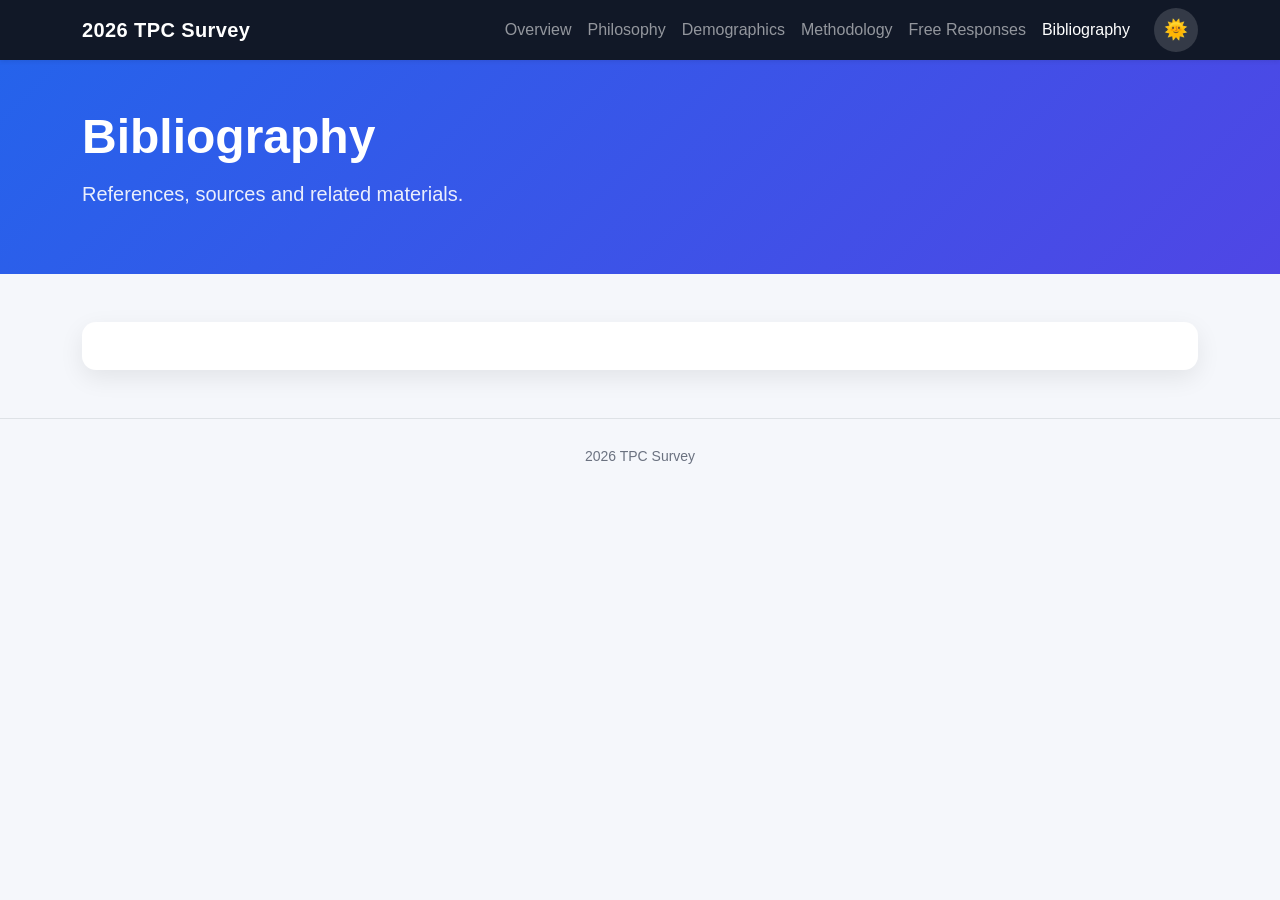
==== bibliography.html @ 8a9377d5 "Create bibliography.html" ====
<!DOCTYPE html>
<html lang="en">

<head>
    <meta charset="UTF-8">
    <meta name="viewport" content="width=device-width, initial-scale=1.0">

    <title>Bibliography | 2026 TPC Survey</title>

    <link href="https://cdn.jsdelivr.net/npm/bootstrap@5.3.8/dist/css/bootstrap.min.css" rel="stylesheet">
    <link href="https://cdnjs.cloudflare.com/ajax/libs/font-awesome/6.7.2/css/all.min.css" rel="stylesheet">

    <link rel="stylesheet" href="css/style.css">
    <link rel="stylesheet" href="css/components.css">
</head>

<body>


<nav class="navbar navbar-expand-lg navbar-dark shadow-sm">

    <div class="container">

        <a class="navbar-brand fw-bold" href="index.html">
            2026 TPC Survey
        </a>


        <button class="navbar-toggler"
            type="button"
            data-bs-toggle="collapse"
            data-bs-target="#navbar">

            <span class="navbar-toggler-icon"></span>

        </button>



        <div class="collapse navbar-collapse" id="navbar">

            <div class="ms-auto d-lg-flex align-items-center">


                <ul class="navbar-nav">


                    <li class="nav-item">
                        <a class="nav-link" href="index.html">
                            Overview
                        </a>
                    </li>


                    <li class="nav-item">
                        <a class="nav-link" href="philosophy.html">
                            Philosophy
                        </a>
                    </li>


                    <li class="nav-item">
                        <a class="nav-link" href="demographics.html">
                            Demographics
                        </a>
                    </li>


                    <li class="nav-item">
                        <a class="nav-link" href="methodology.html">
                            Methodology
                        </a>
                    </li>


                    <li class="nav-item">
                        <a class="nav-link" href="free-responses.html">
                            Free Responses
                        </a>
                    </li>


                    <li class="nav-item">
                        <a class="nav-link active" href="bibliography.html">
                            Bibliography
                        </a>
                    </li>


                </ul>



                <button
                    id="themeToggle"
                    class="theme-toggle ms-lg-3 mt-3 mt-lg-0"
                    type="button">
                    🌞
                </button>



            </div>

        </div>

    </div>

</nav>






<header class="py-5 text-white">

    <div class="container">


        <h1 class="display-5 fw-bold">
            Bibliography
        </h1>


        <p class="lead">
            References, sources and related materials.
        </p>


    </div>

</header>







<main class="container py-5">


    <div class="card">

        <div class="card-body">

            <!-- Bibliography entries will go here -->

        </div>

    </div>


</main>







<footer class="text-center py-4 border-top">

    <small>
        2026 TPC Survey
    </small>

</footer>







<script>
const pageGroup = "bibliography";
</script>





<script src="https://cdn.jsdelivr.net/npm/bootstrap@5.3.8/dist/js/bootstrap.bundle.min.js"></script>

<script src="js/app.js"></script>



</body>

</html>
---- css/style.css ----
:root{
    --primary:#2563eb;
    --primary-dark:#1d4ed8;

    --background:#f5f7fb;
    --surface:#ffffff;
    --border:#e5e7eb;

    --text:#1f2937;
    --text-light:#6b7280;

    --navbar:#111827;

    --header1:#2563eb;
    --header2:#4f46e5;

    --shadow:0 8px 24px rgba(0,0,0,.08);

    --radius:14px;
}


body.theme-dark{

    --primary:#60a5fa;
    --primary-dark:#3b82f6;

    --background:#111827;
    --surface:#1f2937;
    --border:#374151;

    --text:#f3f4f6;
    --text-light:#cbd5e1;

    --navbar:#030712;

    --header1:#111827;
    --header2:#1e3a8a;

    --shadow:0 8px 24px rgba(0,0,0,.45);

}


body.theme-pink{

    --primary:#ec4899;
    --primary-dark:#db2777;

    --background:#fff8fc;
    --surface:rgba(255,255,255,.92);
    --border:#f7c8db;

    --text:#59364d;
    --text-light:#8d6680;

    --navbar:#cf4f92;

    --header1:#ff9fcf;
    --header2:#e8b8ff;

    --shadow:0 10px 30px rgba(236,72,153,.15);

}


*{
    margin:0;
    padding:0;
    box-sizing:border-box;
}


body{
    background:var(--background);
    color:var(--text);
    font-family:"Inter","Segoe UI",sans-serif;
    line-height:1.6;
    transition:background .35s,color .35s;

    background-repeat:repeat;
    background-size:140px 140px;
    background-attachment:fixed;
}


/* Cute pink background */
body.theme-pink{

    background:
        radial-gradient(circle at 15% 20%, rgba(255,192,220,.45) 0 18px, transparent 20px),
        radial-gradient(circle at 85% 30%, rgba(255,220,235,.7) 0 25px, transparent 27px),
        radial-gradient(circle at 70% 80%, rgba(247,168,200,.35) 0 15px, transparent 17px),
        radial-gradient(circle at 25% 75%, rgba(255,214,231,.6) 0 22px, transparent 24px),
        #fff8fc;

    background-size:240px 240px;
}


.navbar{
    background:var(--navbar)!important;
    transition:.35s;
}


.navbar-brand{
    font-weight:700;
    letter-spacing:.4px;
}


.nav-link{
    transition:.25s;
}


.nav-link:hover{
    color:#fff!important;
}


header{
    background:linear-gradient(135deg,var(--header1),var(--header2));
    color:white;
    padding:70px 0;
    transition:.35s;
}


header h1{
    font-weight:700;
}


header p{
    opacity:.9;
    margin-top:12px;
    max-width:700px;
}


.card{
    background:var(--surface);
    border:none;
    border-radius:var(--radius);
    box-shadow:var(--shadow);
    transition:all .3s;
}


body.theme-pink .card,
body.theme-pink .stat-card{

    backdrop-filter:blur(12px);
    border:1px solid rgba(255,182,193,.45);

}


.card-body{
    padding:1.5rem;
}


#dashboard{
    margin-top:40px;
}


.dashboard-section{
    margin-bottom:50px;
}


.dashboard-section h2{
    font-size:1.6rem;
    margin-bottom:20px;
    font-weight:700;
}


footer{
    color:var(--text-light);
}


::-webkit-scrollbar{
    width:10px;
}


::-webkit-scrollbar-thumb{
    background:#cbd5e1;
    border-radius:10px;
}


::-webkit-scrollbar-thumb:hover{
    background:#94a3b8;
}


body.theme-pink ::-webkit-scrollbar-thumb{
    background:#f48fb1;
}


body.theme-pink ::-webkit-scrollbar-thumb:hover{
    background:#ec4899;
}


@media(max-width:768px){

header{
    text-align:center;
    padding:50px 0;
}

header h1{
    font-size:2rem;
}

}


body.theme-dark,
body.theme-dark h1,
body.theme-dark h2,
body.theme-dark h3,
body.theme-dark h4,
body.theme-dark h5,
body.theme-dark h6,
body.theme-dark p,
body.theme-dark small,
body.theme-dark label,
body.theme-dark li{
    color:var(--text);
}


body.theme-dark .card,
body.theme-dark .card *,
body.theme-dark .stat-card,
body.theme-dark .stat-card *{
    color:#f3f4f6!important;
}


body.theme-dark .card p,
body.theme-dark .card small,
body.theme-dark .stat-card p{
    color:#cbd5e1!important;
}


body.theme-dark .border-top{
    border-color:var(--border)!important;
}


body.theme-pink .btn-primary{

    background:#ec4899;
    border-color:#ec4899;

}


body.theme-pink .btn-primary:hover{

    background:#db2777;
    border-color:#db2777;

}


body.theme-pink .stat-card i{

    color:#ec4899;

}


.theme-toggle{

    width:44px;
    height:44px;
    border:none;
    border-radius:50%;
    background:rgba(255,255,255,.15);
    color:#fff;
    font-size:1.2rem;
    cursor:pointer;
    transition:.25s;

}


.theme-toggle:hover{

    background:rgba(255,255,255,.3);
    transform:rotate(15deg);

}
---- css/components.css ----
#searchBox,
.form-select{
    border-radius:10px;
    padding:.75rem;
    border:1px solid var(--border);
    background:var(--surface);
    color:var(--text);
}

#searchBox:focus,
.form-select:focus{
    border-color:var(--primary);
    box-shadow:0 0 0 .2rem rgba(37,99,235,.2);
}

.btn{
    border-radius:10px;
    font-weight:600;
}

.btn-primary{
    background:var(--primary);
    border-color:var(--primary);
}

.btn-primary:hover{
    background:var(--primary-dark);
    border-color:var(--primary-dark);
}

.chart-card{
    background:var(--surface);
    border-radius:14px;
    box-shadow:var(--shadow);
    margin-bottom:30px;
    overflow:hidden;
}

.chart-header{
    padding:18px 24px;
    border-bottom:1px solid var(--border);
}

.chart-header h3{
    font-size:1.1rem;
    margin:0;
    font-weight:700;
}

.chart-body{
    padding:24px;
}

.chart-footer{
    border-top:1px solid var(--border);
    padding:15px 24px;
    color:var(--text-light);
    font-size:.9rem;
}

.stat-card{
    background:var(--surface);
    border-radius:14px;
    padding:25px;
    text-align:center;
    box-shadow:var(--shadow);
}

.stat-card i{
    font-size:2rem;
    color:var(--primary);
    margin-bottom:15px;
}

.stat-card h2{
    font-size:2rem;
    margin:0;
}

.stat-card p{
    color:var(--text-light);
    margin-top:8px;
}

canvas{
    max-height:420px;
}

.card,
.chart-card,
.stat-card{
    transition:.25s;
}

.card:hover,
.chart-card:hover,
.stat-card:hover{
    transform:translateY(-4px);
    box-shadow:0 12px 28px rgba(0,0,0,.12);
}
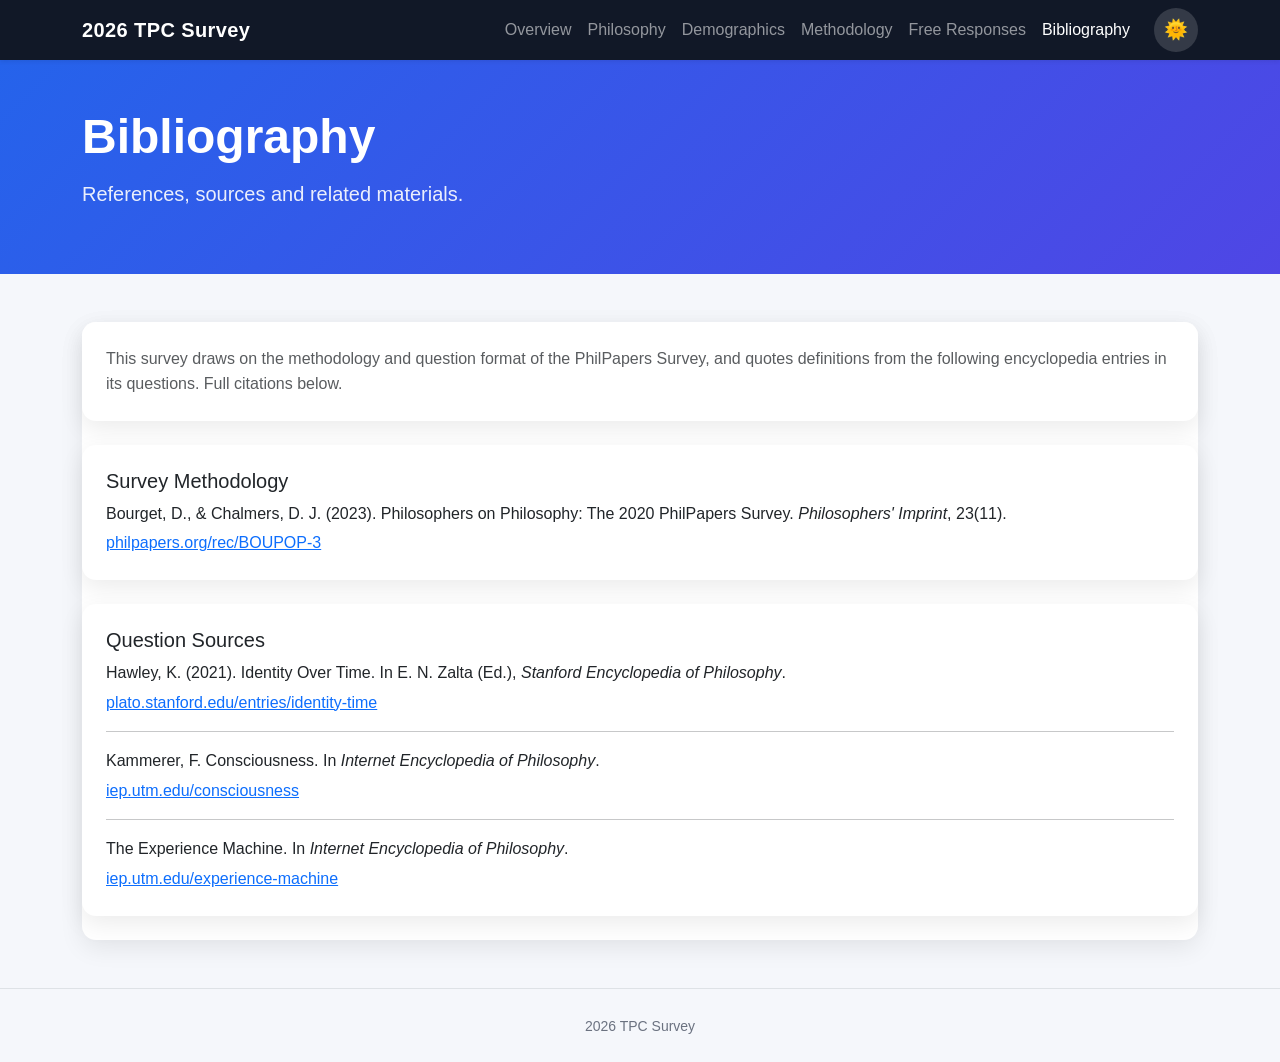
==== commit 7456e40a: "biblio, theme updates etc" ====
--- a/bibliography.html
+++ b/bibliography.html
@@ -143,11 +143,76 @@
 
     <div class="card">
 
+        <div class="card mb-4">
+
         <div class="card-body">
 
-            <!-- Bibliography entries will go here -->
-
-        </div>
+            <p class="text-muted mb-0">
+                This survey draws on the methodology and question format of the PhilPapers Survey, and quotes definitions from the following encyclopedia entries in its questions. Full citations below.
+            </p>
+
+        </div>
+
+    </div>
+
+
+    <div class="card mb-4">
+
+        <div class="card-body">
+
+            <h5 class="card-title">Survey Methodology</h5>
+
+            <p class="mb-1">
+                Bourget, D., & Chalmers, D. J. (2023). Philosophers on Philosophy: The 2020 PhilPapers Survey.
+                <em>Philosophers' Imprint</em>, 23(11).
+            </p>
+
+            <a href="https://philpapers.org/rec/BOUPOP-3" target="_blank" rel="noopener">
+                philpapers.org/rec/BOUPOP-3
+            </a>
+
+        </div>
+
+    </div>
+
+
+    <div class="card mb-4">
+
+        <div class="card-body">
+
+            <h5 class="card-title">Question Sources</h5>
+
+            <p class="mb-1">
+                Hawley, K. (2021). Identity Over Time. In E. N. Zalta (Ed.),
+                <em>Stanford Encyclopedia of Philosophy</em>.
+            </p>
+            <a href="https://plato.stanford.edu/entries/identity-time/" target="_blank" rel="noopener">
+                plato.stanford.edu/entries/identity-time
+            </a>
+
+            <hr>
+
+            <p class="mb-1">
+                Kammerer, F. Consciousness. In
+                <em>Internet Encyclopedia of Philosophy</em>.
+            </p>
+            <a href="https://iep.utm.edu/consciousness/" target="_blank" rel="noopener">
+                iep.utm.edu/consciousness
+            </a>
+
+            <hr>
+
+            <p class="mb-1">
+                The Experience Machine. In
+                <em>Internet Encyclopedia of Philosophy</em>.
+            </p>
+            <a href="https://iep.utm.edu/experience-machine/" target="_blank" rel="noopener">
+                iep.utm.edu/experience-machine
+            </a>
+
+        </div>
+
+    </div>
 
     </div>
 
@@ -184,10 +249,10 @@
 
 <script src="https://cdn.jsdelivr.net/npm/bootstrap@5.3.8/dist/js/bootstrap.bundle.min.js"></script>
 
+<script src="js/theme.js"></script>
 <script src="js/app.js"></script>
 
 
-
 </body>
 
 </html>
--- a/css/components.css
+++ b/css/components.css
@@ -82,9 +82,6 @@
     margin-top:8px;
 }
 
-canvas{
-    max-height:420px;
-}
 
 .card,
 .chart-card,
@@ -97,4 +94,13 @@
 .stat-card:hover{
     transform:translateY(-4px);
     box-shadow:0 12px 28px rgba(0,0,0,.12);
+}
+
+.response-item{
+    background:var(--surface);
+    color:var(--text);
+    border:1px solid var(--border);
+    border-radius:var(--radius);
+    padding:1rem 1.25rem;
+    opacity:.92;
 }
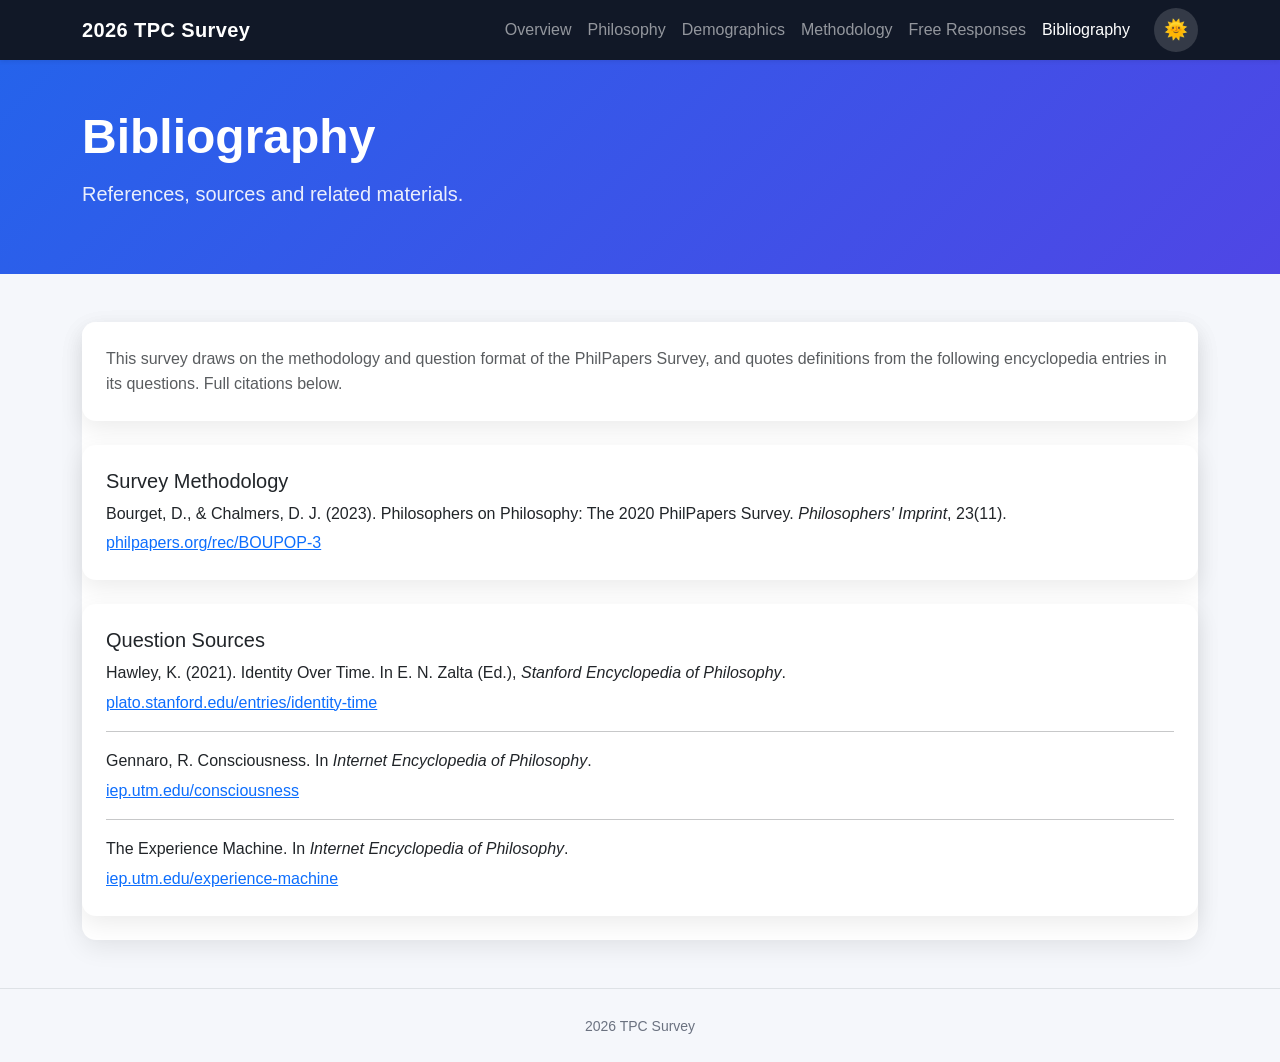
==== commit 8214f2dc: "corrected author" ====
--- a/bibliography.html
+++ b/bibliography.html
@@ -193,7 +193,7 @@
             <hr>
 
             <p class="mb-1">
-                Kammerer, F. Consciousness. In
+                Gennaro, R. Consciousness. In
                 <em>Internet Encyclopedia of Philosophy</em>.
             </p>
             <a href="https://iep.utm.edu/consciousness/" target="_blank" rel="noopener">
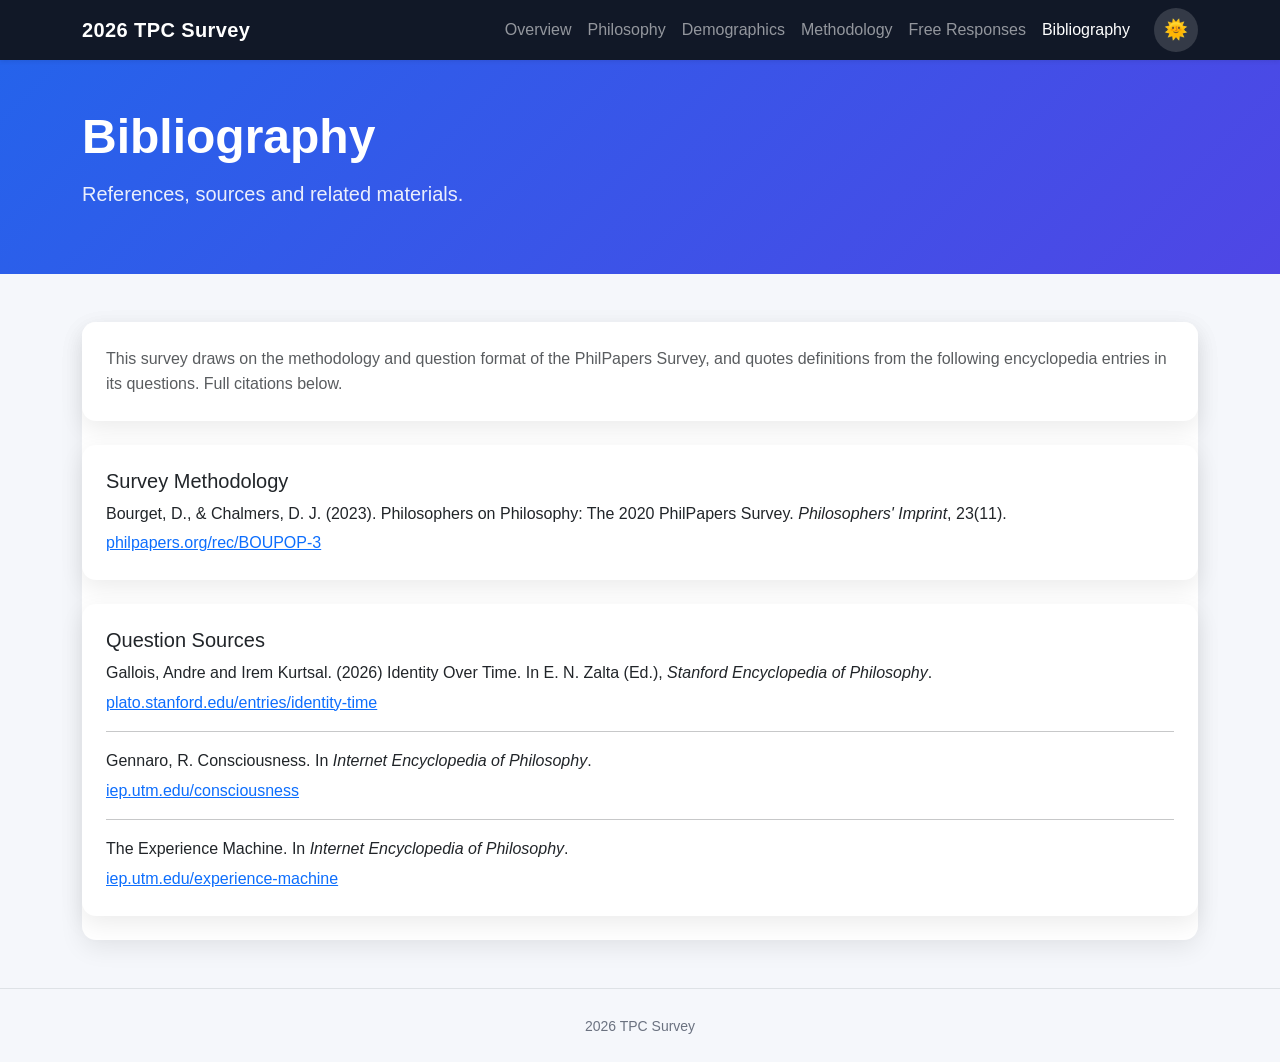
==== commit 2c8311fb: "Update bibliography.html" ====
--- a/bibliography.html
+++ b/bibliography.html
@@ -183,10 +183,10 @@
             <h5 class="card-title">Question Sources</h5>
 
             <p class="mb-1">
-                Hawley, K. (2021). Identity Over Time. In E. N. Zalta (Ed.),
+                Gallois, Andre and Irem Kurtsal. (2026) Identity Over Time. In E. N. Zalta (Ed.),
                 <em>Stanford Encyclopedia of Philosophy</em>.
             </p>
-            <a href="https://plato.stanford.edu/entries/identity-time/" target="_blank" rel="noopener">
+            <a href="https://plato.stanford.edu/archives/spr2026/entries/identity-time/" target="_blank" rel="noopener">
                 plato.stanford.edu/entries/identity-time
             </a>
 
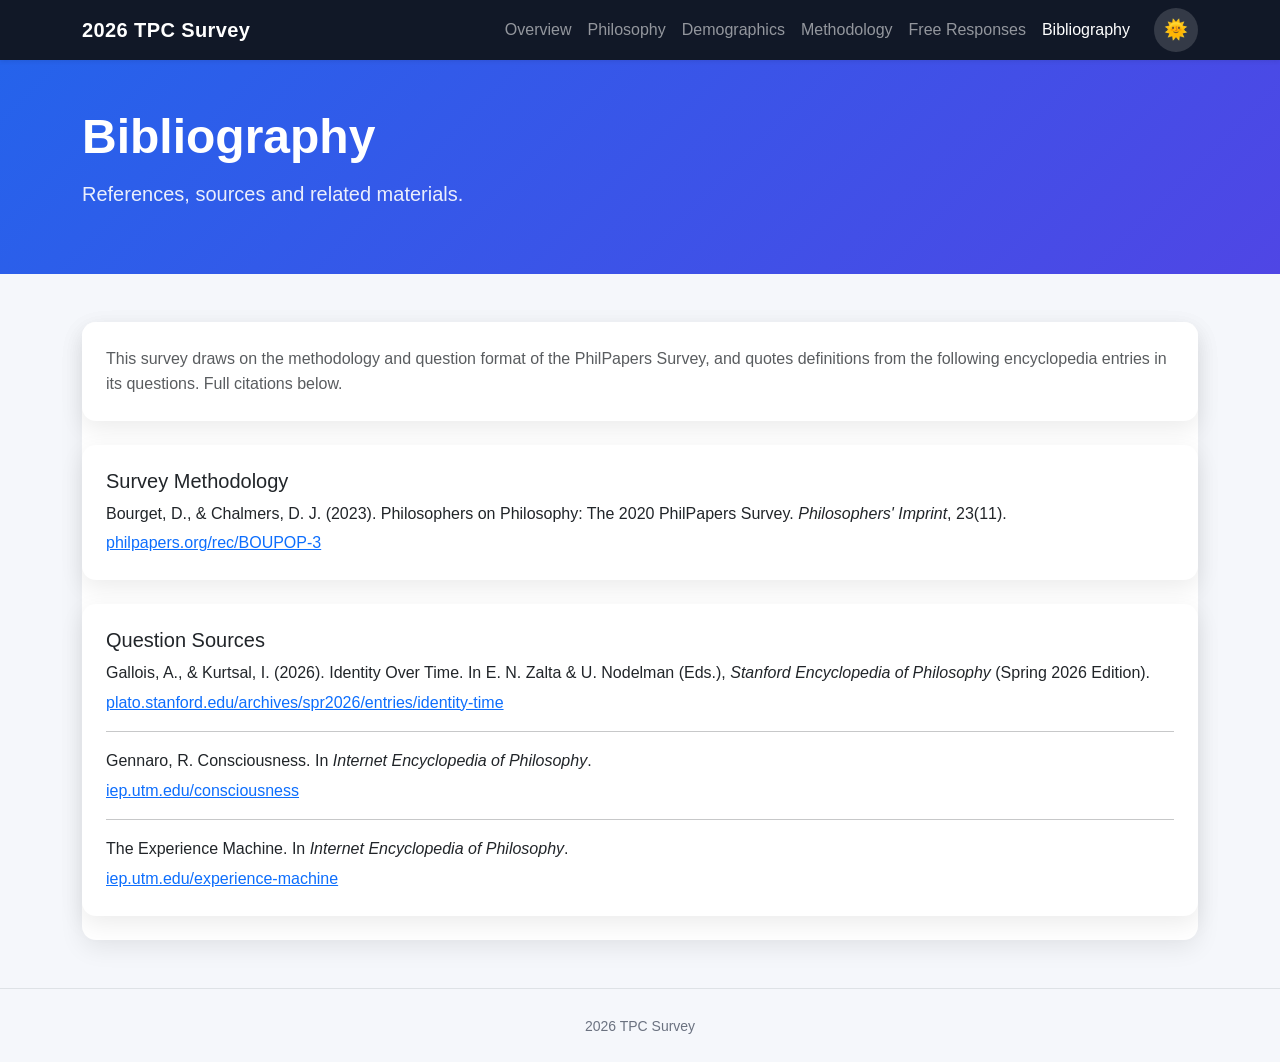
==== commit 77978843: "Update bibliography.html" ====
--- a/bibliography.html
+++ b/bibliography.html
@@ -183,11 +183,11 @@
             <h5 class="card-title">Question Sources</h5>
 
             <p class="mb-1">
-                Gallois, Andre and Irem Kurtsal. (2026) Identity Over Time. In E. N. Zalta (Ed.),
-                <em>Stanford Encyclopedia of Philosophy</em>.
+                Gallois, A., & Kurtsal, I. (2026). Identity Over Time. In E. N. Zalta & U. Nodelman (Eds.),
+                <em>Stanford Encyclopedia of Philosophy</em> (Spring 2026 Edition).
             </p>
             <a href="https://plato.stanford.edu/archives/spr2026/entries/identity-time/" target="_blank" rel="noopener">
-                plato.stanford.edu/entries/identity-time
+                plato.stanford.edu/archives/spr2026/entries/identity-time
             </a>
 
             <hr>
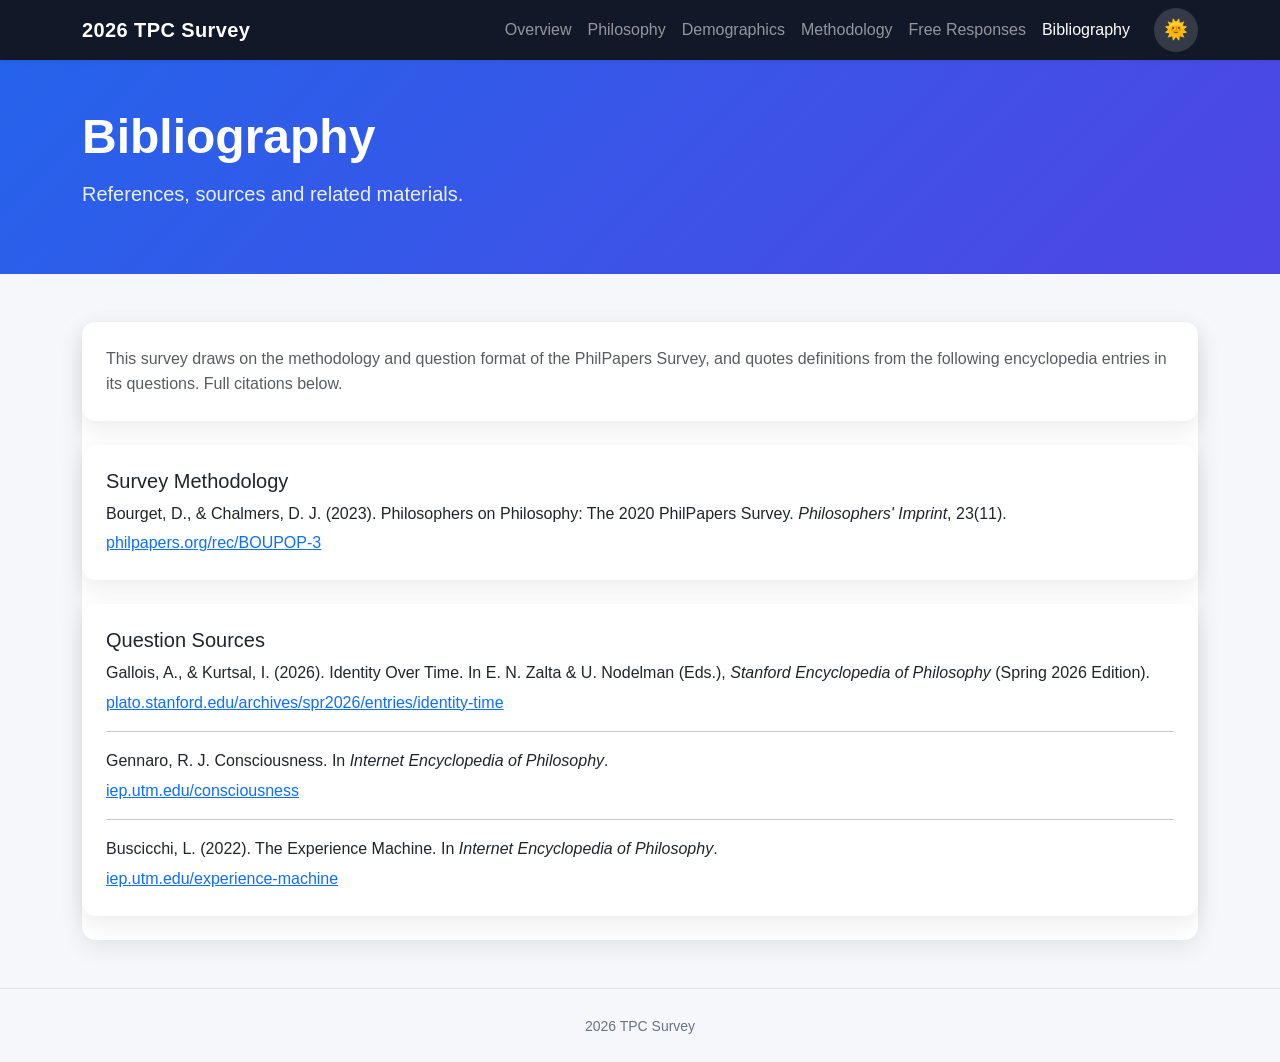
==== commit 147519f9: "Update bibliography.html" ====
--- a/bibliography.html
+++ b/bibliography.html
@@ -175,8 +175,7 @@
 
     </div>
 
-
-    <div class="card mb-4">
+<div class="card mb-4">
 
         <div class="card-body">
 
@@ -193,7 +192,7 @@
             <hr>
 
             <p class="mb-1">
-                Gennaro, R. Consciousness. In
+                Gennaro, R. J. Consciousness. In
                 <em>Internet Encyclopedia of Philosophy</em>.
             </p>
             <a href="https://iep.utm.edu/consciousness/" target="_blank" rel="noopener">
@@ -203,7 +202,7 @@
             <hr>
 
             <p class="mb-1">
-                The Experience Machine. In
+                Buscicchi, L. (2022). The Experience Machine. In
                 <em>Internet Encyclopedia of Philosophy</em>.
             </p>
             <a href="https://iep.utm.edu/experience-machine/" target="_blank" rel="noopener">
